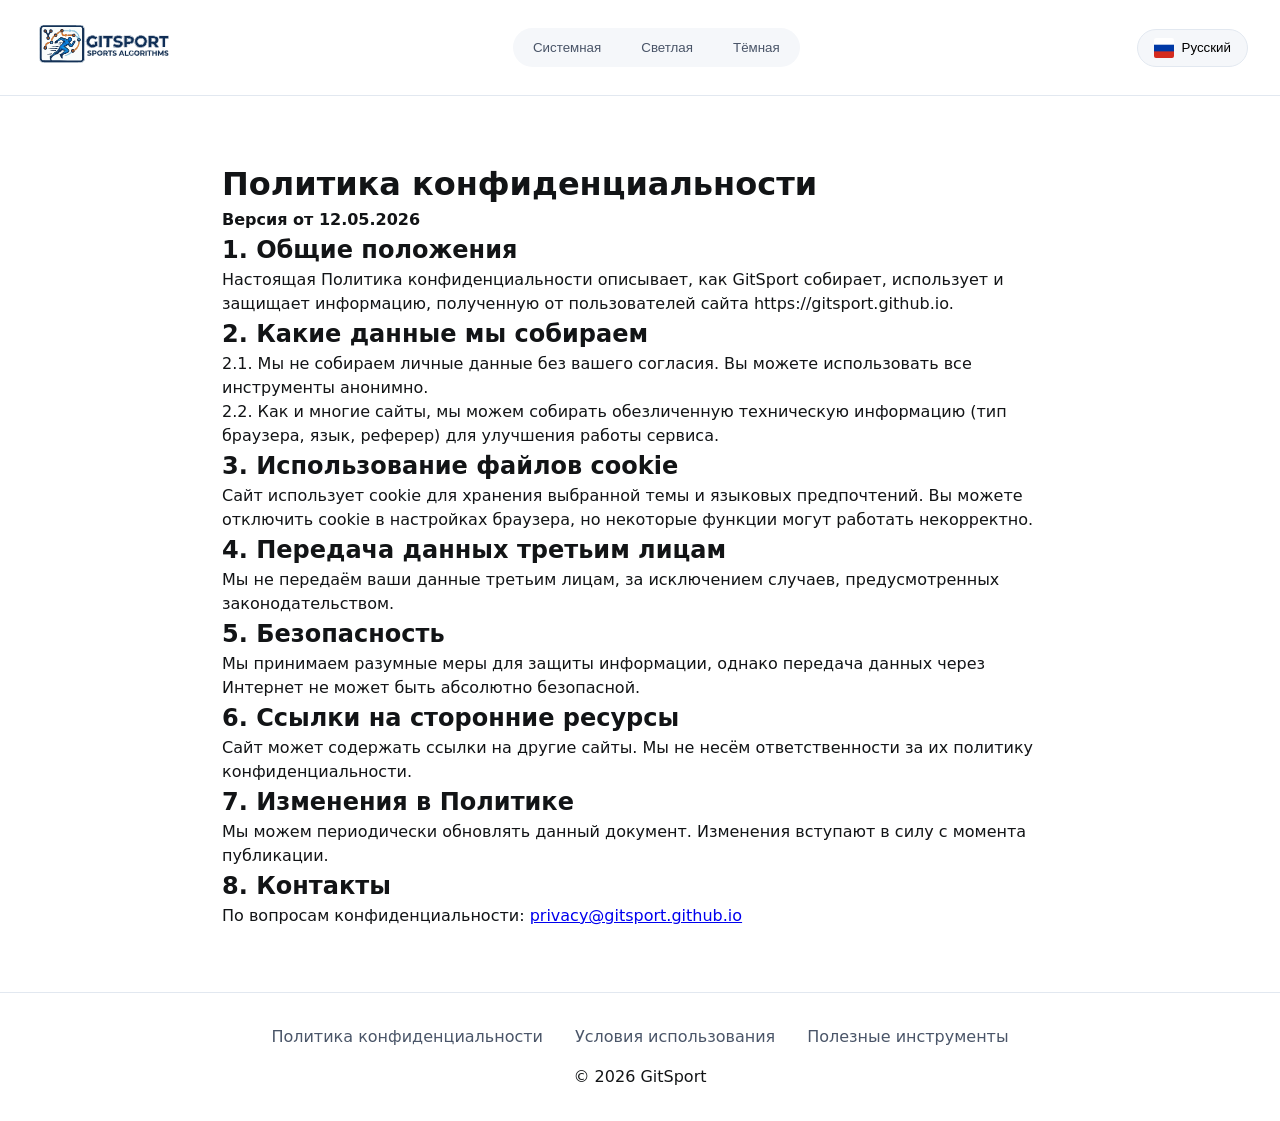
==== privacy/index.html @ 10db4dd5 "Коммит" ====
<!DOCTYPE html>
<html lang="ru" class="light">
<head>
    <meta charset="UTF-8">
    <meta name="viewport" content="width=device-width, initial-scale=1.0">
    <title>Политика конфиденциальности - GitSport</title>
    <link rel="stylesheet" href="/css/main.css">
    <link rel="icon" type="image/svg+xml" href="/assets/favicon/favicon.svg">
    <link rel="apple-touch-icon" href="/assets/favicon/apple-touch-icon.png">
    <meta name="description" content="Политика обработки персональных данных GitSport">
    <meta property="og:title" content="Политика конфиденциальности">
    <meta property="og:type" content="website">
    <meta property="og:url" content="https://gitsport.github.io/privacy">
    <script src="/js/i18n.js" defer></script>
    <script src="/js/themes.js" defer></script>
</head>
<body>
    <div class="app">
        <header class="header">
            <div class="header__container">
                <div class="logo"><img src="/assets/logo/logo_EN.svg" alt="GitSport" class="logo__img" id="logoImg"></div>
                <div class="theme-switcher">
                    <button class="theme-btn" data-theme="system">Системная</button>
                    <button class="theme-btn" data-theme="light">Светлая</button>
                    <button class="theme-btn" data-theme="dark">Тёмная</button>
                </div>
                <div class="lang-selector">
                    <button class="lang-btn" id="langBtn">
                        <img src="/assets/flags/ru.png" alt="ru" class="flag-icon" id="currentFlag">
                        <span id="currentLangName">Русский</span>
                    </button>
                    <div class="lang-dropdown" id="langDropdown"></div>
                </div>
            </div>
        </header>
        <main style="max-width: 900px; margin: 2rem auto; padding: 2rem;">
            <h1>Политика конфиденциальности</h1>
            <p><strong>Версия от 12.05.2026</strong></p>
            <h2>1. Общие положения</h2>
            <p>Настоящая Политика конфиденциальности описывает, как GitSport собирает, использует и защищает информацию, полученную от пользователей сайта https://gitsport.github.io.</p>
            <h2>2. Какие данные мы собираем</h2>
            <p>2.1. Мы не собираем личные данные без вашего согласия. Вы можете использовать все инструменты анонимно.</p>
            <p>2.2. Как и многие сайты, мы можем собирать обезличенную техническую информацию (тип браузера, язык, реферер) для улучшения работы сервиса.</p>
            <h2>3. Использование файлов cookie</h2>
            <p>Сайт использует cookie для хранения выбранной темы и языковых предпочтений. Вы можете отключить cookie в настройках браузера, но некоторые функции могут работать некорректно.</p>
            <h2>4. Передача данных третьим лицам</h2>
            <p>Мы не передаём ваши данные третьим лицам, за исключением случаев, предусмотренных законодательством.</p>
            <h2>5. Безопасность</h2>
            <p>Мы принимаем разумные меры для защиты информации, однако передача данных через Интернет не может быть абсолютно безопасной.</p>
            <h2>6. Ссылки на сторонние ресурсы</h2>
            <p>Сайт может содержать ссылки на другие сайты. Мы не несём ответственности за их политику конфиденциальности.</p>
            <h2>7. Изменения в Политике</h2>
            <p>Мы можем периодически обновлять данный документ. Изменения вступают в силу с момента публикации.</p>
            <h2>8. Контакты</h2>
            <p>По вопросам конфиденциальности: <a href="mailto:privacy@gitsport.github.io">privacy@gitsport.github.io</a></p>
        </main>
        <footer class="footer">
            <div class="footer__links">
                <a href="/privacy">Политика конфиденциальности</a>
                <a href="/tos">Условия использования</a>
                <a href="/useful">Полезные инструменты</a>
            </div>
            <div class="footer__copyright">© 2026 GitSport</div>
        </footer>
    </div>
    <script>
        if (typeof initThemes === 'function') initThemes();
        if (typeof initLanguageSelector === 'function') initLanguageSelector();
    </script>
</body>
</html>
---- css/main.css ----
:root {
    --bg-primary: #ffffff;
    --bg-secondary: #f5f7fa;
    --text-primary: #121416;
    --text-secondary: #4a5568;
    --accent: #d42a28;
    --accent-hover: #b02321;
    --card-bg: #ffffff;
    --border: #e2e8f0;
    --shadow: 0 4px 12px rgba(0,0,0,0.08);
    --transition: all 0.3s ease;
}
body.dark {
    --bg-primary: #121416;
    --bg-secondary: #1e2024;
    --text-primary: #e6e6e6;
    --text-secondary: #a0aec0;
    --card-bg: #202327;
    --border: #2d3748;
    --shadow: 0 4px 12px rgba(0,0,0,0.4);
}
* {
    margin: 0;
    padding: 0;
    box-sizing: border-box;
}
body {
    font-family: 'Inter', system-ui, -apple-system, BlinkMacSystemFont, 'Segoe UI', Roboto, Helvetica, Arial, sans-serif;
    background: var(--bg-primary);
    color: var(--text-primary);
    transition: background 0.2s, color 0.2s;
    line-height: 1.5;
}
.app {
    display: flex;
    flex-direction: column;
    min-height: 100vh;
}
.header {
    position: sticky;
    top: 0;
    backdrop-filter: blur(12px);
    background: rgba(var(--bg-primary), 0.8);
    border-bottom: 1px solid var(--border);
    z-index: 100;
}
.header__container {
    max-width: 1280px;
    margin: 0 auto;
    padding: 1rem 2rem;
    display: flex;
    justify-content: space-between;
    align-items: center;
    gap: 1rem;
    flex-wrap: wrap;
}
.logo img {
    height: 56px;
    width: auto;
}
.theme-switcher {
    display: flex;
    gap: 0.5rem;
    background: var(--bg-secondary);
    padding: 0.25rem;
    border-radius: 40px;
}
.theme-btn {
    background: transparent;
    border: none;
    padding: 0.5rem 1rem;
    border-radius: 32px;
    cursor: pointer;
    font-weight: 500;
    transition: var(--transition);
    color: var(--text-secondary);
}
.theme-btn.active {
    background: var(--accent);
    color: white;
}
.lang-selector {
    position: relative;
}
.lang-btn {
    display: flex;
    align-items: center;
    gap: 0.5rem;
    background: var(--bg-secondary);
    border: 1px solid var(--border);
    padding: 0.5rem 1rem;
    border-radius: 40px;
    cursor: pointer;
}
.flag-icon {
    width: 20px;
    height: 20px;
    object-fit: cover;
    border-radius: 2px;
}
.lang-dropdown {
    position: absolute;
    top: 110%;
    right: 0;
    background: var(--card-bg);
    border: 1px solid var(--border);
    border-radius: 12px;
    padding: 0.5rem 0;
    max-height: 300px;
    overflow-y: auto;
    display: none;
    z-index: 200;
    box-shadow: var(--shadow);
}
.lang-dropdown.open {
    display: block;
}
.lang-option {
    display: flex;
    align-items: center;
    gap: 0.5rem;
    padding: 0.5rem 1rem;
    cursor: pointer;
    transition: background 0.1s;
}
.lang-option:hover {
    background: var(--bg-secondary);
}
.hero {
    text-align: center;
    padding: 4rem 2rem;
    background: linear-gradient(135deg, var(--accent) 0%, #7a2e2c 100%);
    color: white;
    margin-bottom: 2rem;
}
.hero h1 {
    font-size: 2.5rem;
    margin-bottom: 1rem;
}
.algorithms-grid {
    display: grid;
    grid-template-columns: repeat(auto-fill, minmax(280px, 1fr));
    gap: 2rem;
    max-width: 1280px;
    margin: 0 auto;
    padding: 2rem;
}
.card {
    background: var(--card-bg);
    border-radius: 20px;
    padding: 1.5rem;
    box-shadow: var(--shadow);
    transition: transform 0.2s, box-shadow 0.2s;
    border: 1px solid var(--border);
}
.card:hover {
    transform: translateY(-4px);
    box-shadow: 0 12px 24px rgba(0,0,0,0.1);
}
.card h3 {
    font-size: 1.5rem;
    margin-bottom: 0.5rem;
}
.card p {
    color: var(--text-secondary);
    margin-bottom: 1rem;
}
.card button {
    background: var(--accent);
    border: none;
    padding: 0.5rem 1rem;
    border-radius: 40px;
    color: white;
    cursor: pointer;
    transition: background 0.2s;
}
.card button:hover {
    background: var(--accent-hover);
}
.footer {
    text-align: center;
    padding: 2rem;
    border-top: 1px solid var(--border);
    margin-top: auto;
}
.footer__links {
    display: flex;
    justify-content: center;
    gap: 2rem;
    margin-bottom: 1rem;
}
.footer__links a {
    color: var(--text-secondary);
    text-decoration: none;
}
.footer__links a:hover {
    color: var(--accent);
}
@media (max-width: 768px) {
    .header__container {
        flex-direction: column;
        align-items: stretch;
        gap: 0.75rem;
    }
    .theme-switcher, .lang-selector {
        justify-content: center;
    }
    .hero h1 {
        font-size: 1.8rem;
    }
    .algorithms-grid {
        padding: 1rem;
        gap: 1rem;
    }
}
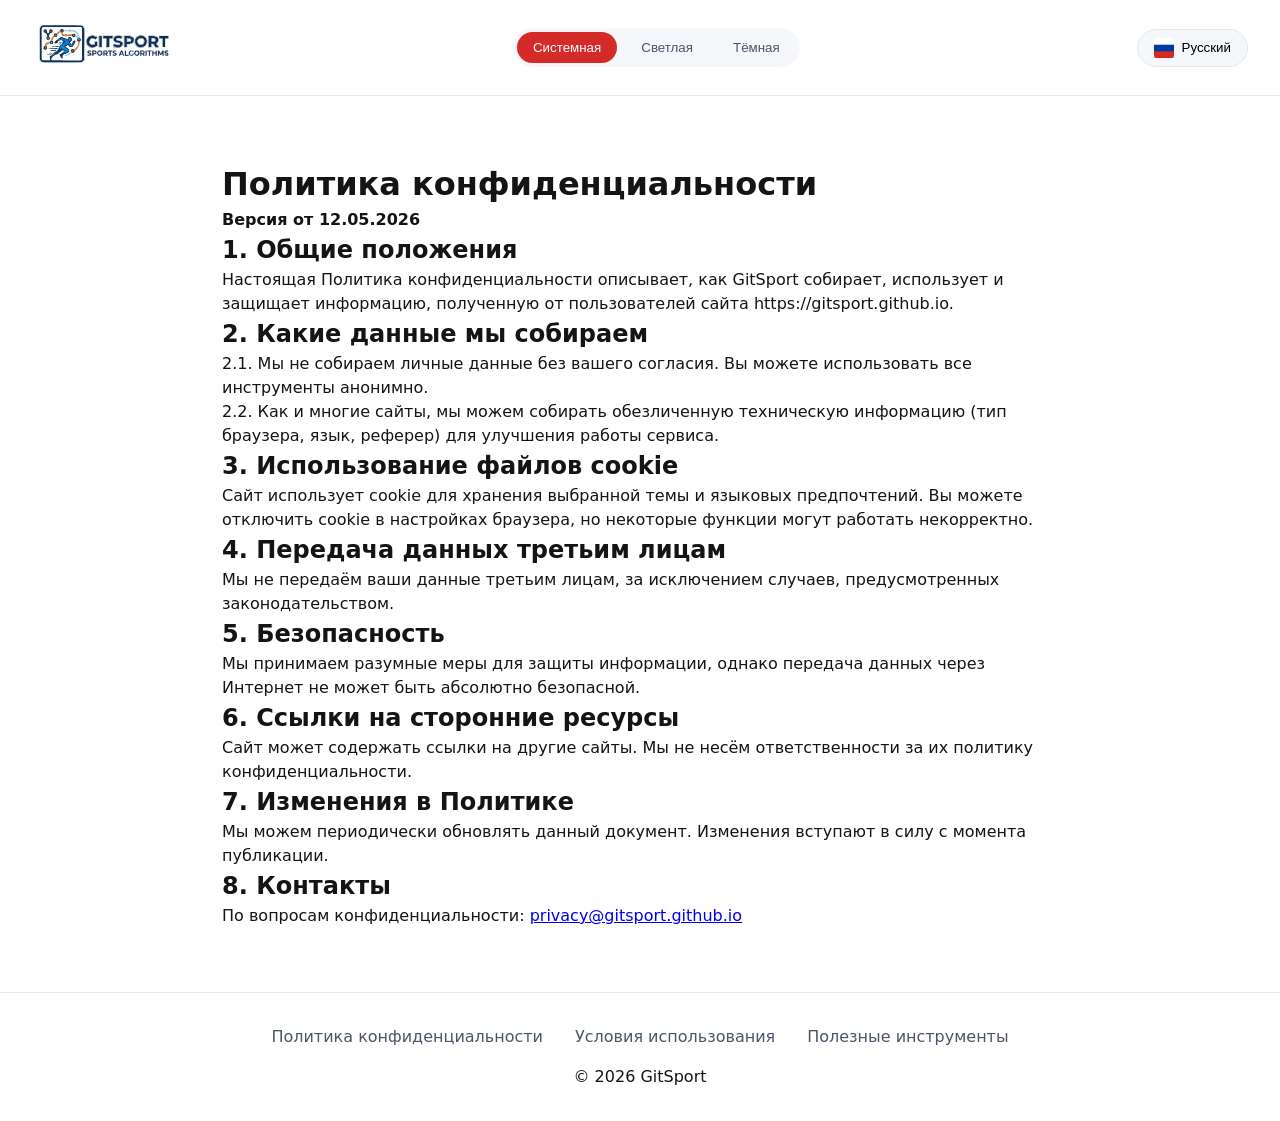
==== commit c43e6cb3: "Коммит" ====
--- a/privacy/index.html
+++ b/privacy/index.html
@@ -4,15 +4,17 @@
     <meta charset="UTF-8">
     <meta name="viewport" content="width=device-width, initial-scale=1.0">
     <title>Политика конфиденциальности - GitSport</title>
-    <link rel="stylesheet" href="/css/main.css">
     <link rel="icon" type="image/svg+xml" href="/assets/favicon/favicon.svg">
     <link rel="apple-touch-icon" href="/assets/favicon/apple-touch-icon.png">
     <meta name="description" content="Политика обработки персональных данных GitSport">
     <meta property="og:title" content="Политика конфиденциальности">
     <meta property="og:type" content="website">
     <meta property="og:url" content="https://gitsport.github.io/privacy">
+    <link rel="stylesheet" href="/css/main.css">
     <script src="/js/i18n.js" defer></script>
     <script src="/js/themes.js" defer></script>
+    <script src="/js/useful.js" defer></script>
+	<script src="/js/main.js" defer></script>
 </head>
 <body>
     <div class="app">
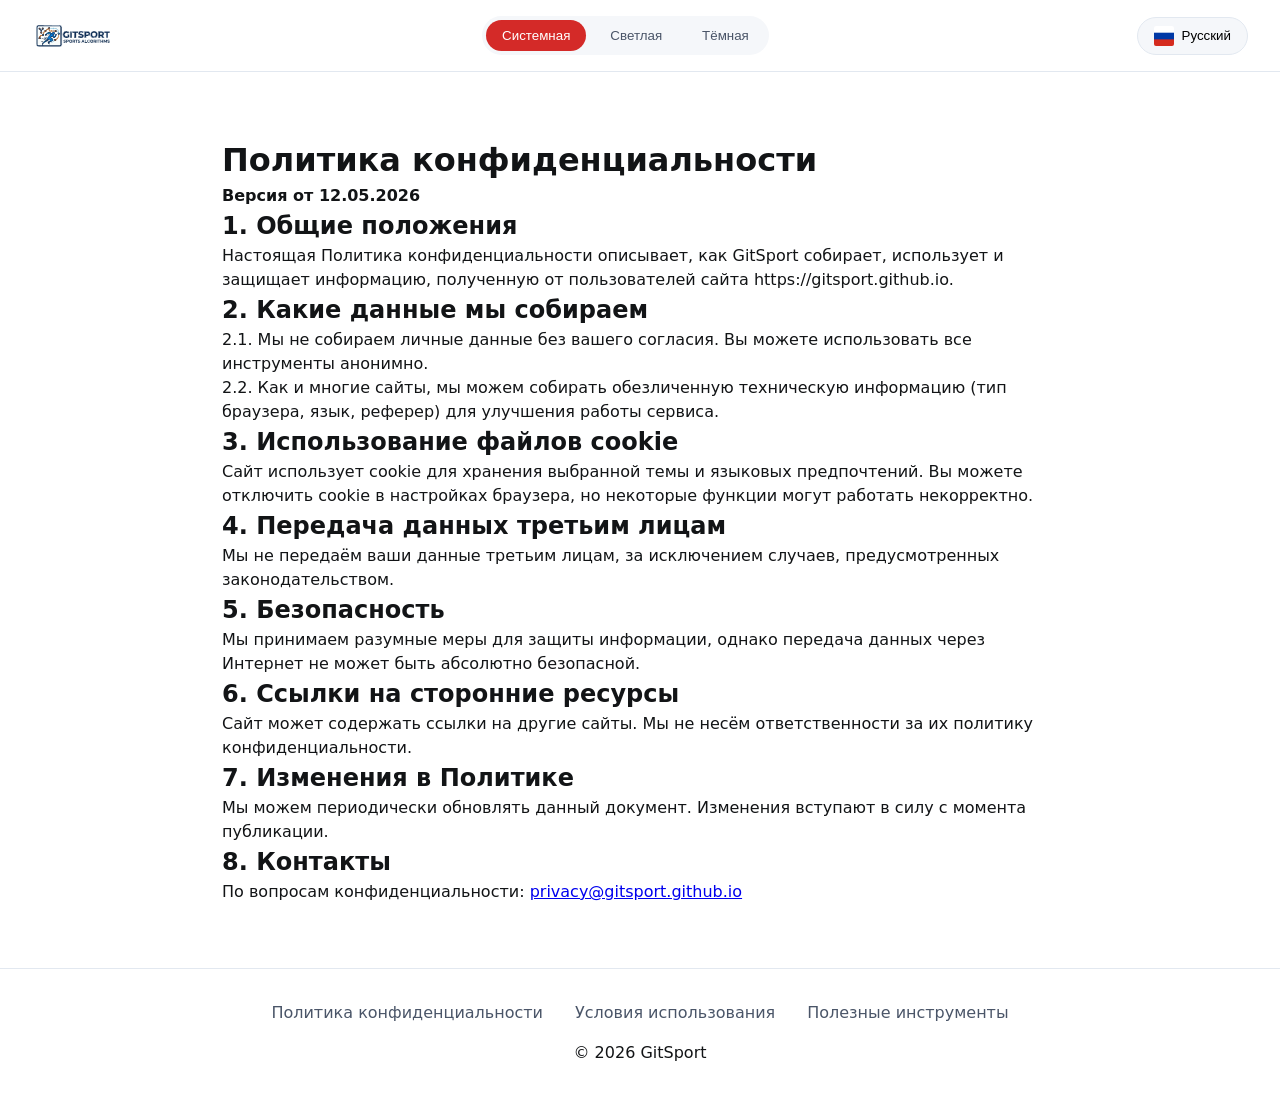
==== commit 26cae705: "Коммит" ====
--- a/privacy/index.html
+++ b/privacy/index.html
@@ -19,22 +19,24 @@
 <body>
     <div class="app">
         <header class="header">
-            <div class="header__container">
-                <div class="logo"><img src="/assets/logo/logo_EN.svg" alt="GitSport" class="logo__img" id="logoImg"></div>
-                <div class="theme-switcher">
-                    <button class="theme-btn" data-theme="system">Системная</button>
-                    <button class="theme-btn" data-theme="light">Светлая</button>
-                    <button class="theme-btn" data-theme="dark">Тёмная</button>
-                </div>
-                <div class="lang-selector">
-                    <button class="lang-btn" id="langBtn">
-                        <img src="/assets/flags/ru.png" alt="ru" class="flag-icon" id="currentFlag">
-                        <span id="currentLangName">Русский</span>
-                    </button>
-                    <div class="lang-dropdown" id="langDropdown"></div>
-                </div>
-            </div>
-        </header>
+			<div class="header__container">
+				<a href="/" class="logo-link" id="logoLink">
+					<img src="/assets/logo/logo_EN.svg" alt="GitSport" class="logo__img" id="logoImg">
+				</a>
+				<div class="theme-switcher">
+					<button class="theme-btn" data-theme="system">Системная</button>
+					<button class="theme-btn" data-theme="light">Светлая</button>
+					<button class="theme-btn" data-theme="dark">Тёмная</button>
+				</div>
+				<div class="lang-selector">
+					<button class="lang-btn" id="langBtn">
+						<img src="/assets/flags/ru.png" alt="ru" class="flag-icon" id="currentFlag">
+						<span id="currentLangName">Русский</span>
+					</button>
+					<div class="lang-dropdown" id="langDropdown"></div>
+				</div>
+			</div>
+		</header>
         <main style="max-width: 900px; margin: 2rem auto; padding: 2rem;">
             <h1>Политика конфиденциальности</h1>
             <p><strong>Версия от 12.05.2026</strong></p>
--- a/css/main.css
+++ b/css/main.css
@@ -55,7 +55,7 @@
     flex-wrap: wrap;
 }
 .logo img {
-    height: 56px;
+    height: 72px;
     width: auto;
 }
 .theme-switcher {
@@ -212,4 +212,27 @@
         padding: 1rem;
         gap: 1rem;
     }
+}
+
+.logo-link {
+    display: inline-flex;
+    align-items: center;
+    text-decoration: none;
+    outline: none;
+    border: none;
+    background: transparent;
+    -webkit-tap-highlight-color: transparent;
+}
+.logo-link:focus,
+.logo-link:active,
+.logo-link:visited {
+    outline: none;
+    border: none;
+    text-decoration: none;
+}
+.logo__img {
+    display: block;
+    height: 32px;
+    width: auto;
+    transition: opacity 0.2s;
 }
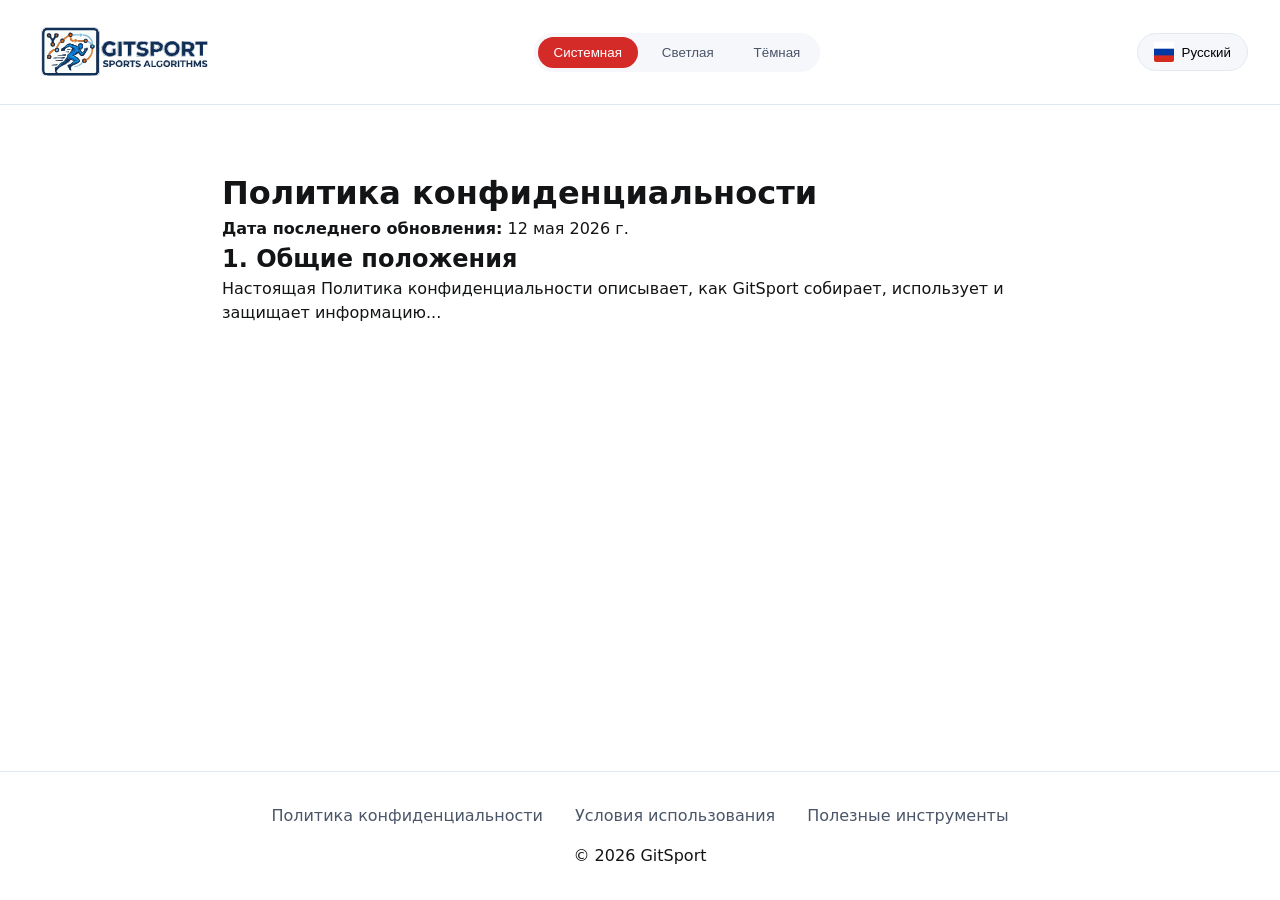
==== commit 3670b667: "Коммит" ====
--- a/privacy/index.html
+++ b/privacy/index.html
@@ -37,27 +37,15 @@
 				</div>
 			</div>
 		</header>
-        <main style="max-width: 900px; margin: 2rem auto; padding: 2rem;">
-            <h1>Политика конфиденциальности</h1>
-            <p><strong>Версия от 12.05.2026</strong></p>
-            <h2>1. Общие положения</h2>
-            <p>Настоящая Политика конфиденциальности описывает, как GitSport собирает, использует и защищает информацию, полученную от пользователей сайта https://gitsport.github.io.</p>
-            <h2>2. Какие данные мы собираем</h2>
-            <p>2.1. Мы не собираем личные данные без вашего согласия. Вы можете использовать все инструменты анонимно.</p>
-            <p>2.2. Как и многие сайты, мы можем собирать обезличенную техническую информацию (тип браузера, язык, реферер) для улучшения работы сервиса.</p>
-            <h2>3. Использование файлов cookie</h2>
-            <p>Сайт использует cookie для хранения выбранной темы и языковых предпочтений. Вы можете отключить cookie в настройках браузера, но некоторые функции могут работать некорректно.</p>
-            <h2>4. Передача данных третьим лицам</h2>
-            <p>Мы не передаём ваши данные третьим лицам, за исключением случаев, предусмотренных законодательством.</p>
-            <h2>5. Безопасность</h2>
-            <p>Мы принимаем разумные меры для защиты информации, однако передача данных через Интернет не может быть абсолютно безопасной.</p>
-            <h2>6. Ссылки на сторонние ресурсы</h2>
-            <p>Сайт может содержать ссылки на другие сайты. Мы не несём ответственности за их политику конфиденциальности.</p>
-            <h2>7. Изменения в Политике</h2>
-            <p>Мы можем периодически обновлять данный документ. Изменения вступают в силу с момента публикации.</p>
-            <h2>8. Контакты</h2>
-            <p>По вопросам конфиденциальности: <a href="mailto:privacy@gitsport.github.io">privacy@gitsport.github.io</a></p>
-        </main>
+			<main style="max-width: 900px; margin: 2rem auto; padding: 2rem;">
+				<h1 data-i18n="privacy_title">Политика конфиденциальности</h1>
+				<div class="privacy-content" data-i18n="privacy_content">
+					<!-- fallback контент, который будет заменён -->
+					<p><strong>Дата последнего обновления:</strong> 12 мая 2026 г.</p>
+					<h2>1. Общие положения</h2>
+					<p>Настоящая Политика конфиденциальности описывает, как GitSport собирает, использует и защищает информацию...</p>
+				</div>
+			</main>
         <footer class="footer">
             <div class="footer__links">
                 <a href="/privacy">Политика конфиденциальности</a>
--- a/css/main.css
+++ b/css/main.css
@@ -232,7 +232,24 @@
 }
 .logo__img {
     display: block;
-    height: 32px;
+    height: 72px;
     width: auto;
     transition: opacity 0.2s;
+}
+
+/* Запрет выделения и перетаскивания для всех изображений */
+img {
+    user-select: none;
+    -webkit-user-drag: none;
+    -moz-user-select: none;
+    -webkit-user-select: none;
+    -ms-user-select: none;
+    pointer-events: auto;  /* Чтобы клики по ссылкам с картинками работали */
+    -webkit-tap-highlight-color: transparent;
+}
+
+/* Дополнительно для SVG (на всякий случай) */
+svg {
+    user-select: none;
+    -webkit-user-drag: none;
 }
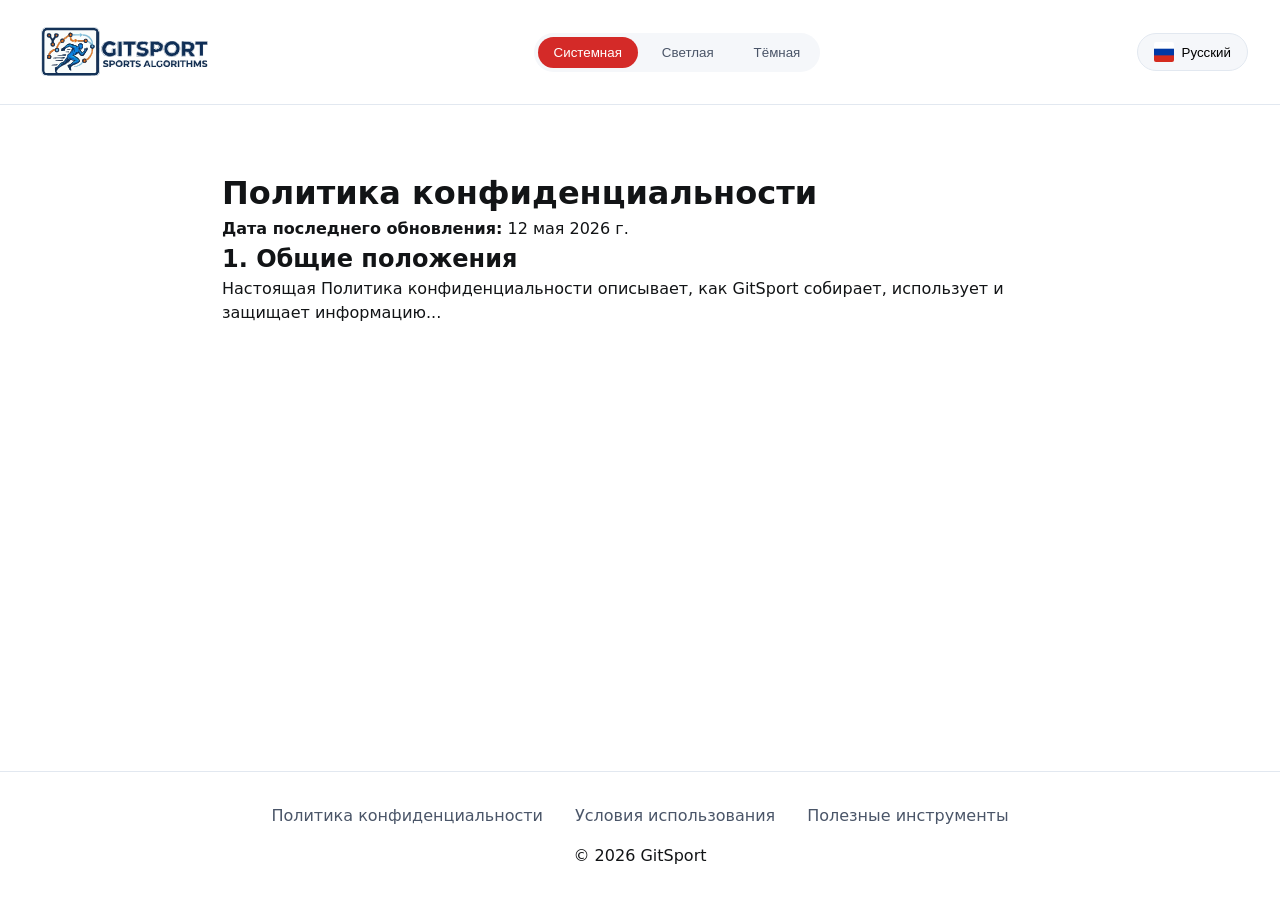
==== commit 4b71e4db: "Коммит" ====
--- a/privacy/index.html
+++ b/privacy/index.html
@@ -10,11 +10,26 @@
     <meta property="og:title" content="Политика конфиденциальности">
     <meta property="og:type" content="website">
     <meta property="og:url" content="https://gitsport.github.io/privacy">
+	<meta name="yandex-verification" content="e672b89a14c5e03f" />
+	<meta name="p:domain_verify" content="9713b4cb88685060920055e801788391"/>
     <link rel="stylesheet" href="/css/main.css">
     <script src="/js/i18n.js" defer></script>
     <script src="/js/themes.js" defer></script>
     <script src="/js/useful.js" defer></script>
 	<script src="/js/main.js" defer></script>
+	<!-- Yandex.Metrika counter -->
+	<script type="text/javascript">
+		(function(m,e,t,r,i,k,a){
+			m[i]=m[i]||function(){(m[i].a=m[i].a||[]).push(arguments)};
+			m[i].l=1*new Date();
+			for (var j = 0; j < document.scripts.length; j++) {if (document.scripts[j].src === r) { return; }}
+			k=e.createElement(t),a=e.getElementsByTagName(t)[0],k.async=1,k.src=r,a.parentNode.insertBefore(k,a)
+		})(window, document,'script','https://mc.yandex.ru/metrika/tag.js?id=109164275', 'ym');
+
+		ym(109164275, 'init', {ssr:true, webvisor:true, clickmap:true, ecommerce:"dataLayer", referrer: document.referrer, url: location.href, accurateTrackBounce:true, trackLinks:true});
+	</script>
+	<noscript><div><img src="https://mc.yandex.ru/watch/109164275" style="position:absolute; left:-9999px;" alt="" /></div></noscript>
+	<!-- /Yandex.Metrika counter -->
 </head>
 <body>
     <div class="app">
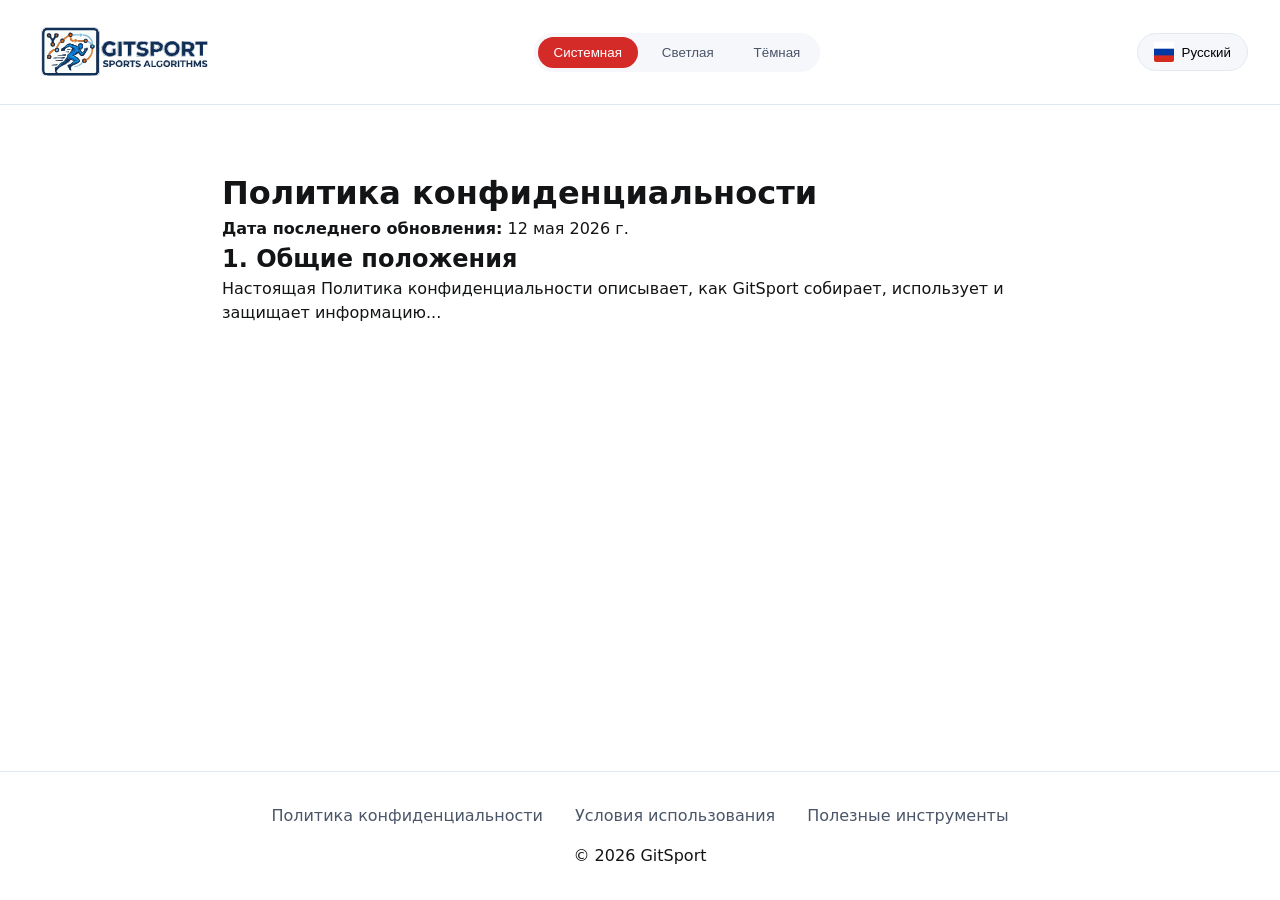
==== commit 8b383d31: "Коммит" ====
--- a/privacy/index.html
+++ b/privacy/index.html
@@ -10,6 +10,7 @@
     <meta property="og:title" content="Политика конфиденциальности">
     <meta property="og:type" content="website">
     <meta property="og:url" content="https://gitsport.github.io/privacy">
+	<meta name="google-site-verification" content="wH9agZ1jCtbwjoILI4Ds2IPAtlupiAVBGaOBYqVKOjc" />
 	<meta name="yandex-verification" content="e672b89a14c5e03f" />
 	<meta name="p:domain_verify" content="9713b4cb88685060920055e801788391"/>
     <link rel="stylesheet" href="/css/main.css">
@@ -30,8 +31,32 @@
 	</script>
 	<noscript><div><img src="https://mc.yandex.ru/watch/109164275" style="position:absolute; left:-9999px;" alt="" /></div></noscript>
 	<!-- /Yandex.Metrika counter -->
+	
+	<!-- Google Tag Manager -->
+	<script>(function(w,d,s,l,i){w[l]=w[l]||[];w[l].push({'gtm.start':
+	new Date().getTime(),event:'gtm.js'});var f=d.getElementsByTagName(s)[0],
+	j=d.createElement(s),dl=l!='dataLayer'?'&l='+l:'';j.async=true;j.src=
+	'https://www.googletagmanager.com/gtm.js?id='+i+dl;f.parentNode.insertBefore(j,f);
+	})(window,document,'script','dataLayer','GTM-56894BST');</script>
+	<!-- End Google Tag Manager -->
+
+	
+	<!-- Google tag (gtag.js) -->
+	<script async src="https://www.googletagmanager.com/gtag/js?id=G-TEQKZB3F51"></script>
+	<script>
+	  window.dataLayer = window.dataLayer || [];
+	  function gtag(){dataLayer.push(arguments);}
+	  gtag('js', new Date());
+
+	  gtag('config', 'G-TEQKZB3F51');
+	</script>
+	
 </head>
 <body>
+	<!-- Google Tag Manager (noscript) -->
+	<noscript><iframe src="https://www.googletagmanager.com/ns.html?id=GTM-56894BST"
+	height="0" width="0" style="display:none;visibility:hidden"></iframe></noscript>
+	<!-- End Google Tag Manager (noscript) -->
     <div class="app">
         <header class="header">
 			<div class="header__container">
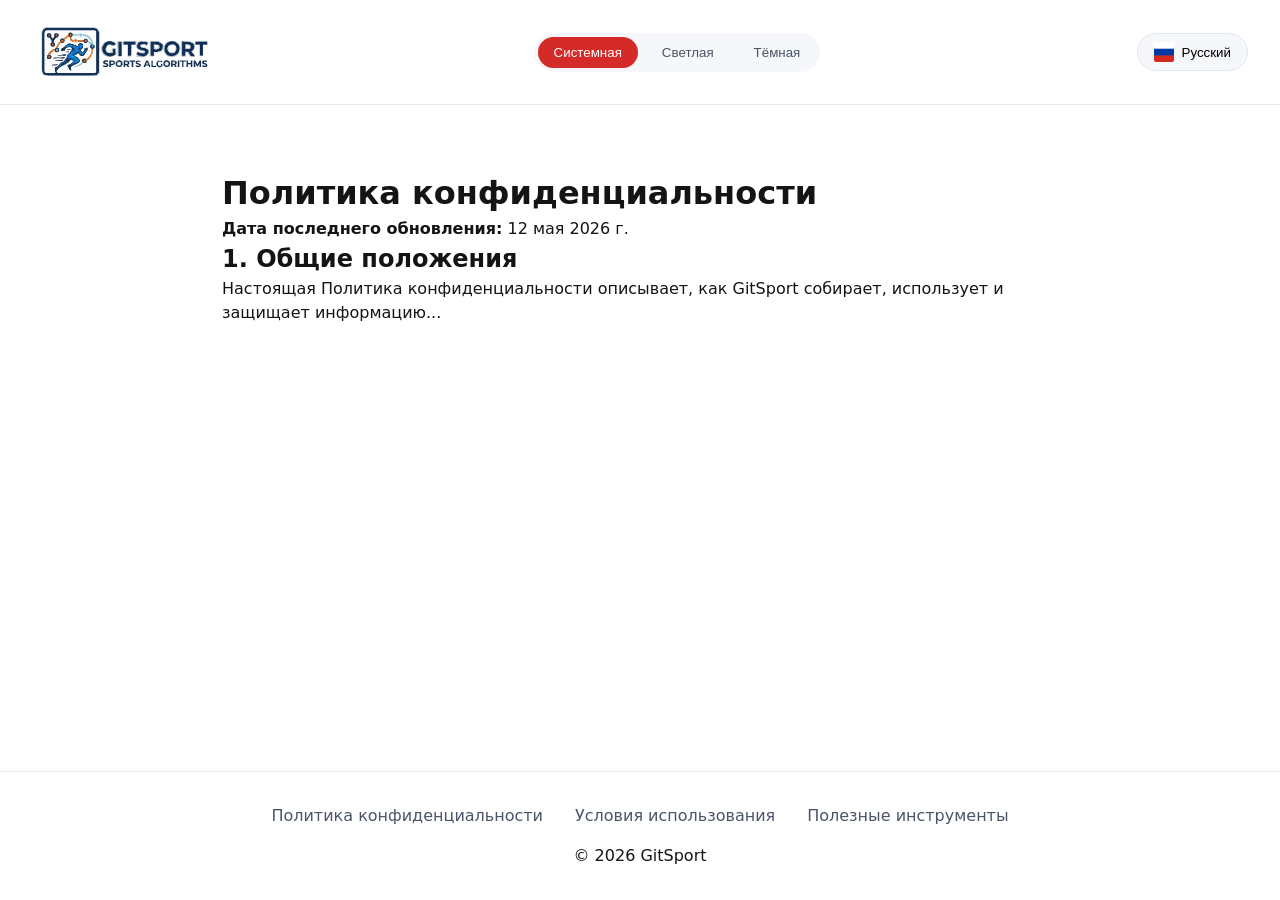
==== commit 3abc573f: "Коммит" ====
--- a/privacy/index.html
+++ b/privacy/index.html
@@ -51,6 +51,15 @@
 	  gtag('config', 'G-TEQKZB3F51');
 	</script>
 	
+	<!-- Clarity tracking code for https://gitsport.github.io/ -->
+	<script>
+		(function(c,l,a,r,i,t,y){
+			c[a]=c[a]||function(){(c[a].q=c[a].q||[]).push(arguments)};
+			t=l.createElement(r);t.async=1;t.src="https://www.clarity.ms/tag/"+i+"?ref=bwt";
+			y=l.getElementsByTagName(r)[0];y.parentNode.insertBefore(t,y);
+		})(window, document, "clarity", "script", "wq0dc1v8ar");
+	</script>
+	
 </head>
 <body>
 	<!-- Google Tag Manager (noscript) -->
